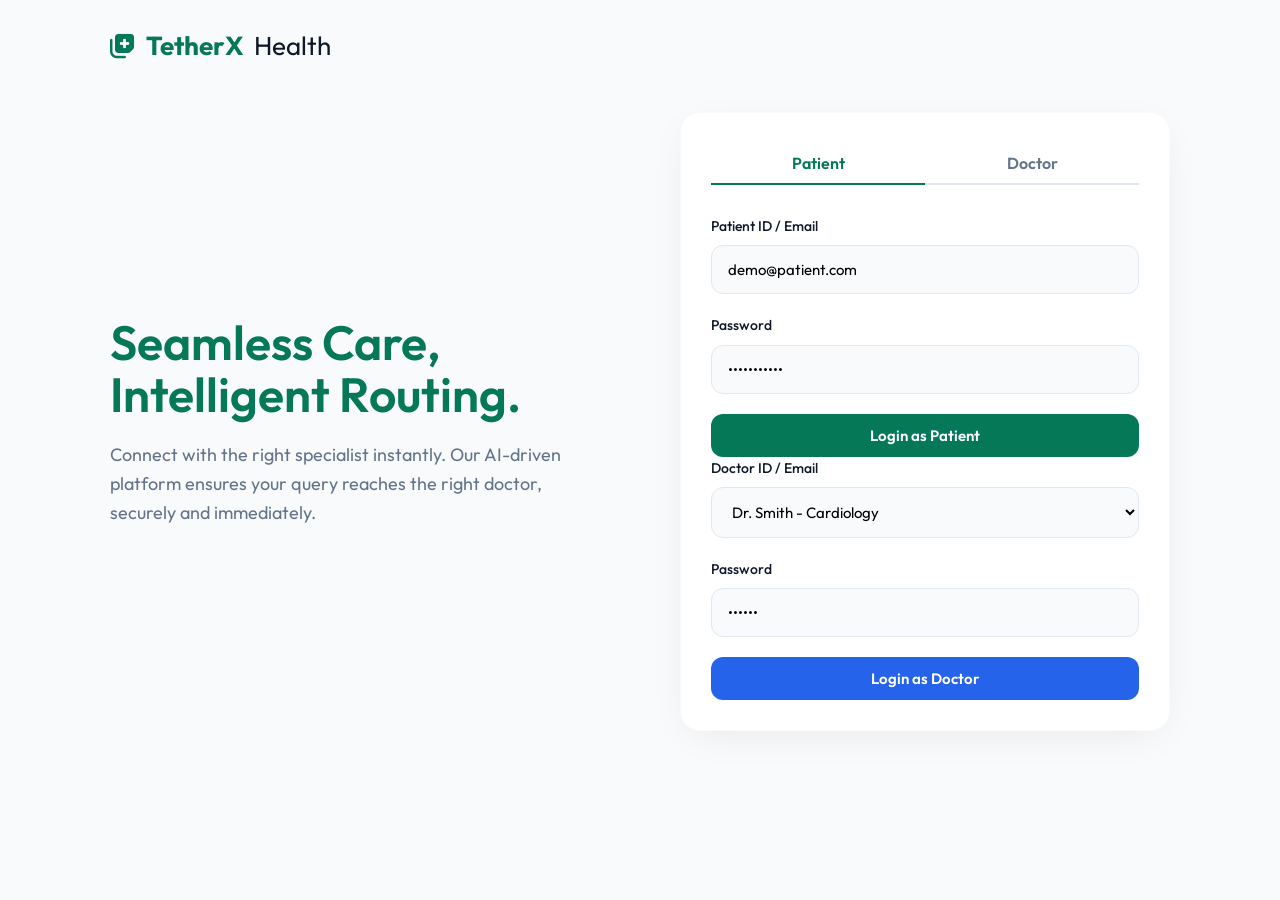
==== index.html @ b4b897a0 "Initial commit for VIT Hackathon: Smart Patient Routing System" ====
<!DOCTYPE html>
<html lang="en">

<head>
    <meta charset="UTF-8">
    <meta name="viewport" content="width=device-width, initial-scale=1.0">
    <title>TetherX - Modern Healthcare</title>
    <link rel="stylesheet" href="style.css">
    <link href="https://fonts.googleapis.com/css2?family=Outfit:wght@300;400;500;600;700&display=swap" rel="stylesheet">
    <link rel="stylesheet" href="https://cdnjs.cloudflare.com/ajax/libs/font-awesome/6.4.0/css/all.min.css">
</head>

<body>
    <!-- Global Loading Animation -->
    <div id="loading-screen" class="loading-overlay">
        <div class="spinner">
            <div class="double-bounce1"></div>
            <div class="double-bounce2"></div>
        </div>
        <h2>TetherX</h2>
        <p>Securing connection...</p>
    </div>

    <!-- Notification Toast -->
    <div id="toast" class="toast hidden"></div>

    <div class="app-container">
        <!-- Header -->
        <header class="fade-in">
            <div class="logo">
                <i class="fa-solid fa-notes-medical"></i> TetherX <span>Health</span>
            </div>
            <div id="user-controls" class="hidden slide-in-right">
                <span id="current-user-display" class="user-badge"></span>
                <button id="logout-btn" class="btn btn-text">Logout</button>
            </div>
        </header>

        <!-- Login View -->
        <main id="view-login" class="view active fade-in-up">
            <div class="login-wrapper">
                <div class="login-left">
                    <h1>Seamless Care,<br>Intelligent Routing.</h1>
                    <p>Connect with the right specialist instantly. Our AI-driven platform ensures your query reaches
                        the right doctor, securely and immediately.</p>
                </div>

                <div class="login-right">
                    <div class="login-card subtle-shadow">
                        <div class="login-tabs">
                            <button class="tab-btn active" data-tab="patient-login-form">Patient</button>
                            <button class="tab-btn" data-tab="doctor-login-form">Doctor</button>
                        </div>

                        <!-- Patient Login Form -->
                        <form id="patient-login-form" class="login-form active-form">
                            <div class="form-group">
                                <label>Patient ID / Email</label>
                                <input type="text" id="p-login-email" class="form-control" value="demo@patient.com"
                                    required>
                            </div>
                            <div class="form-group">
                                <label>Password</label>
                                <input type="password" id="p-login-pass" class="form-control" value="password123"
                                    required>
                            </div>
                            <button type="submit" class="btn btn-primary btn-full pulse-hover">Login as Patient</button>
                        </form>

                        <!-- Doctor Login Form -->
                        <form id="doctor-login-form" class="login-form hidden-form">
                            <div class="form-group">
                                <label>Doctor ID / Email</label>
                                <select id="d-login-email" class="form-control">
                                    <option value="dr_smith">Dr. Smith - Cardiology</option>
                                    <option value="dr_jones">Dr. Jones - General</option>
                                </select>
                            </div>
                            <div class="form-group">
                                <label>Password</label>
                                <input type="password" id="d-login-pass" class="form-control" value="doc123" required>
                            </div>
                            <button type="submit" class="btn btn-secondary btn-full pulse-hover">Login as
                                Doctor</button>
                        </form>
                    </div>
                </div>
            </div>
        </main>

        <!-- Patient View -->
        <main id="view-patient" class="view hidden">
            <div class="dashboard-grid">

                <!-- New Request Form -->
                <div class="panel subtle-shadow fade-in-up" style="animation-delay: 0.1s;">
                    <div class="panel-header">
                        <h3>Tell us how you're feeling</h3>
                    </div>
                    <form id="patient-request-form">
                        <div class="form-group">
                            <label>Primary Symptom or Query</label>
                            <input type="text" id="p-type" class="form-control"
                                placeholder="e.g. Chest pain, skin rash, follow-up..." required>
                        </div>
                        <div class="form-group">
                            <label>Severity Level</label>
                            <div class="radio-group">
                                <label class="radio-btn"><input type="radio" name="priority" value="Low" checked>
                                    Low</label>
                                <label class="radio-btn"><input type="radio" name="priority" value="Medium"> Med</label>
                                <label class="radio-btn"><input type="radio" name="priority" value="High"> High</label>
                                <label class="radio-btn emergency"><input type="radio" name="priority"
                                        value="Emergency"> ER</label>
                            </div>
                        </div>
                        <div class="form-group">
                            <label>Detailed Description</label>
                            <textarea id="p-desc" class="form-control" rows="4"
                                placeholder="Please provide more details..." required></textarea>
                        </div>

                        <!-- Media Upload Simulation -->
                        <div class="form-group mt-2">
                            <label>Attach Media (End-to-End Encrypted)</label>
                            <div class="upload-buttons">
                                <button type="button" class="btn btn-upload fade-bounce" data-type="image"><i
                                        class="fa-solid fa-image"></i> Photo</button>
                                <button type="button" class="btn btn-upload fade-bounce" data-type="audio"><i
                                        class="fa-solid fa-microphone"></i> Voice</button>
                                <button type="button" class="btn btn-upload fade-bounce" data-type="video"><i
                                        class="fa-solid fa-video"></i> Video</button>
                            </div>
                            <div id="attached-media" class="hidden mt-1">
                                <div class="attachment-pill">
                                    <i class="fa-solid fa-shield-check"></i> <span id="media-label">File</span> <i
                                        class="fa-solid fa-times remove-media"></i>
                                </div>
                            </div>
                        </div>

                        <!-- Encryption Overlay -->
                        <div id="encryption-overlay" class="encryption-status hidden">
                            <div class="lock-container"><i class="fa-solid fa-lock" id="lock-icon"></i></div>
                            <div class="enc-text">Encrypting payload via AES-256...</div>
                            <div class="progress-bar-container">
                                <div class="progress-bar"></div>
                            </div>
                        </div>

                        <button type="submit" class="btn btn-primary btn-full mt-2" id="submit-req-btn">
                            Submit Securely
                        </button>
                    </form>
                </div>

                <!-- Patient Request History -->
                <div class="panel subtle-shadow fade-in-up" style="animation-delay: 0.2s;">
                    <div class="panel-header flex-between">
                        <h3>My Healthcare Journey</h3>
                        <button id="refresh-patient-btn" class="btn btn-icon-small"><i
                                class="fa-solid fa-rotate-right"></i></button>
                    </div>
                    <div id="patient-queries-list" class="queries-list">
                        <!-- Populated by JS -->
                    </div>
                </div>

            </div>
        </main>

        <!-- Doctor View -->
        <main id="view-doctor" class="view hidden">
            <div class="dashboard-header subtle-shadow fade-in-up mb-2">
                <div class="doc-profile">
                    <div class="doc-avatar"><i class="fa-solid fa-user-doctor"></i></div>
                    <div>
                        <h2 id="doc-greeting">Welcome, Dr.</h2>
                        <span id="doc-specialty" class="badge-pill specialty-badge">Specialty</span>
                    </div>
                </div>
                <div class="stats-mini">
                    <div class="stat-box pulse-bg">
                        <span class="stat-num" id="doc-total-req">0</span>
                        <span class="stat-label">Action Required</span>
                    </div>
                </div>
            </div>

            <div class="panel subtle-shadow fade-in-up" style="animation-delay: 0.1s;">
                <div class="panel-header flex-between">
                    <h3>Patient Queue</h3>
                    <button id="refresh-doc-btn" class="btn btn-outline"><i class="fa-solid fa-arrows-rotate"></i> Sync
                        Data</button>
                </div>

                <div id="doctor-queue-list" class="queue-list grid-list">
                    <!-- Populated by JS -->
                </div>
            </div>
        </main>

    </div>

    <!-- Details Modal -->
    <div id="details-modal" class="modal hidden">
        <div class="modal-backdrop"></div>
        <div class="modal-content scale-in">
            <button class="close-modal"><i class="fa-solid fa-xmark"></i></button>
            <div class="modal-header">
                <span class="modal-id" id="modal-req-id">REQ-000</span>
                <span id="modal-status-badge"></span>
            </div>
            <h2 id="modal-title" class="mb-1">Query Details</h2>
            <div id="modal-body" class="modal-body-scroll"></div>
            <div id="modal-actions" class="modal-footer mt-2"></div>
        </div>
    </div>

    <!-- The actual Google Sheets saving logic and frontend DB -->
    <script src="app.js"></script>
</body>

</html>
---- style.css ----
/* Reset & Variables */
:root {
    --primary: #047857;
    /* Emerald green - Healthcare vibe */
    --primary-hover: #059669;
    --primary-light: #d1fae5;
    --secondary: #2563eb;
    /* Deep Blue */
    --secondary-hover: #1d4ed8;
    --danger: #e11d48;
    --danger-light: #ffe4e6;
    --bg-color: #f8fafc;
    /* Very light gray/blue off-white */
    --surface: #ffffff;
    --text-dark: #0f172a;
    --text-muted: #64748b;
    --border: #e2e8f0;
    --shadow-soft: 0 10px 40px -10px rgba(0, 0, 0, 0.08);
    --shadow-hover: 0 20px 40px -10px rgba(0, 0, 0, 0.12);
}

* {
    box-sizing: border-box;
    margin: 0;
    padding: 0;
    font-family: 'Outfit', sans-serif;
}

body {
    background-color: var(--bg-color);
    color: var(--text-dark);
    line-height: 1.6;
    overflow-x: hidden;
}

.app-container {
    max-width: 1100px;
    margin: 0 auto;
    padding: 0 20px 40px;
}

/* Typography & Utils */
h1,
h2,
h3 {
    color: var(--text-dark);
    font-weight: 600;
}

.hidden {
    display: none !important;
}

.mt-1 {
    margin-top: 10px;
}

.mt-2 {
    margin-top: 20px;
}

.mb-1 {
    margin-bottom: 10px;
}

.mb-2 {
    margin-bottom: 20px;
}

.flex-between {
    display: flex;
    justify-content: space-between;
    align-items: center;
}

/* Loading Screen Animation */
.loading-overlay {
    position: fixed;
    top: 0;
    left: 0;
    width: 100%;
    height: 100%;
    background: var(--surface);
    z-index: 9999;
    display: flex;
    flex-direction: column;
    justify-content: center;
    align-items: center;
    transition: opacity 0.5s ease;
}

.spinner {
    width: 50px;
    height: 50px;
    position: relative;
    margin-bottom: 20px;
}

.double-bounce1,
.double-bounce2 {
    width: 100%;
    height: 100%;
    border-radius: 50%;
    background-color: var(--primary);
    opacity: 0.6;
    position: absolute;
    top: 0;
    left: 0;
    animation: sk-bounce 2.0s infinite ease-in-out;
}

.double-bounce2 {
    animation-delay: -1.0s;
}

@keyframes sk-bounce {

    0%,
    100% {
        transform: scale(0.0)
    }

    50% {
        transform: scale(1.0)
    }
}

/* Toast */
.toast {
    position: fixed;
    bottom: 30px;
    left: 50%;
    transform: translateX(-50%) translateY(100px);
    background: #1e293b;
    color: white;
    padding: 12px 24px;
    border-radius: 30px;
    font-weight: 500;
    font-size: 14px;
    z-index: 1000;
    box-shadow: 0 4px 12px rgba(0, 0, 0, 0.15);
    transition: transform 0.3s cubic-bezier(0.175, 0.885, 0.32, 1.275);
}

.toast.show {
    transform: translateX(-50%) translateY(0);
}

/* Header */
header {
    display: flex;
    justify-content: space-between;
    align-items: center;
    padding: 25px 0 40px 0;
}

.logo {
    font-size: 26px;
    font-weight: 700;
    color: var(--primary);
    display: flex;
    align-items: center;
    gap: 10px;
}

.logo span {
    color: var(--text-dark);
    font-weight: 400;
}

.user-badge {
    background: #f1f5f9;
    padding: 8px 16px;
    border-radius: 20px;
    font-size: 14px;
    font-weight: 500;
    display: inline-flex;
    align-items: center;
    gap: 8px;
}

/* Login Page (Splitscreen look) */
.login-wrapper {
    display: flex;
    gap: 40px;
    align-items: center;
    min-height: 70vh;
}

.login-left {
    flex: 1;
    padding-right: 40px;
}

.login-left h1 {
    font-size: 48px;
    line-height: 1.1;
    margin-bottom: 20px;
    color: var(--primary);
}

.login-left p {
    font-size: 18px;
    color: var(--text-muted);
}

.login-right {
    flex: 1;
}

@media(max-width: 768px) {
    .login-wrapper {
        flex-direction: column;
    }

    .login-left {
        padding-right: 0;
        text-align: center;
    }
}

.login-card {
    background: var(--surface);
    border-radius: 24px;
    padding: 40px;
}

.login-tabs {
    display: flex;
    margin-bottom: 30px;
    border-bottom: 2px solid var(--border);
}

.tab-btn {
    flex: 1;
    background: none;
    border: none;
    padding: 10px;
    font-size: 16px;
    font-weight: 600;
    color: var(--text-muted);
    cursor: pointer;
    border-bottom: 2px solid transparent;
    margin-bottom: -2px;
    transition: 0.2s;
}

.tab-btn.active {
    color: var(--primary);
    border-bottom-color: var(--primary);
}

/* Panels */
.subtle-shadow {
    background: var(--surface);
    border-radius: 20px;
    padding: 30px;
    box-shadow: var(--shadow-soft);
    border: 1px solid rgba(0, 0, 0, 0.02);
}

.panel-header {
    margin-bottom: 25px;
}

.dashboard-grid {
    display: grid;
    grid-template-columns: 1fr 1fr;
    gap: 30px;
}

@media (max-width: 850px) {
    .dashboard-grid {
        grid-template-columns: 1fr;
    }
}

.dashboard-header {
    display: flex;
    justify-content: space-between;
    align-items: center;
}

.doc-profile {
    display: flex;
    align-items: center;
    gap: 15px;
}

.doc-avatar {
    width: 60px;
    height: 60px;
    border-radius: 16px;
    background: var(--primary-light);
    color: var(--primary);
    display: flex;
    justify-content: center;
    align-items: center;
    font-size: 24px;
}

.stats-mini .stat-box {
    background: var(--primary-light);
    color: var(--primary);
    padding: 15px 25px;
    border-radius: 16px;
    text-align: center;
}

.stat-num {
    display: block;
    font-size: 28px;
    font-weight: 700;
    line-height: 1;
    margin-bottom: 5px;
}

.stat-label {
    font-size: 12px;
    font-weight: 600;
    text-transform: uppercase;
    letter-spacing: 1px;
}

/* Forms & Buttons */
.form-group {
    margin-bottom: 20px;
    text-align: left;
}

.form-group label {
    display: block;
    margin-bottom: 8px;
    font-weight: 500;
    font-size: 14px;
    color: var(--text-dark);
}

.form-control {
    width: 100%;
    padding: 14px 16px;
    border: 1px solid var(--border);
    border-radius: 12px;
    background: #f8fafc;
    font-size: 15px;
    transition: all 0.2s ease;
}

.form-control:focus {
    outline: none;
    border-color: var(--primary);
    background: #fff;
    box-shadow: 0 0 0 4px var(--primary-light);
}

.radio-group {
    display: flex;
    gap: 10px;
}

.radio-btn {
    flex: 1;
    padding: 10px;
    text-align: center;
    border: 1px solid var(--border);
    border-radius: 10px;
    cursor: pointer;
    transition: 0.2s;
    font-size: 14px;
    font-weight: 500;
    background: #fff;
}

.radio-btn:hover {
    border-color: var(--primary);
}

.radio-btn input {
    display: none;
}

.radio-btn:has(input:checked) {
    background: var(--primary);
    color: white;
    border-color: var(--primary);
}

.radio-btn.emergency:has(input:checked) {
    background: var(--danger);
    border-color: var(--danger);
}

.btn {
    padding: 12px 24px;
    border-radius: 12px;
    border: none;
    font-weight: 600;
    cursor: pointer;
    transition: all 0.2s cubic-bezier(0.4, 0, 0.2, 1);
    display: inline-flex;
    align-items: center;
    gap: 8px;
    font-size: 15px;
    justify-content: center;
}

.btn-primary {
    background: var(--primary);
    color: white;
}

.btn-primary:hover {
    background: var(--primary-hover);
    transform: translateY(-2px);
    box-shadow: 0 4px 12px rgba(4, 120, 87, 0.2);
}

.btn-secondary {
    background: var(--secondary);
    color: white;
}

.btn-outline {
    background: transparent;
    border: 1px solid var(--border);
    color: var(--text-dark);
}

.btn-outline:hover {
    border-color: var(--primary);
    color: var(--primary);
    background: var(--primary-light);
}

.btn-text {
    background: transparent;
    color: var(--text-muted);
}

.btn-text:hover {
    color: var(--danger);
    background: var(--danger-light);
}

.btn-full {
    width: 100%;
}

.btn-upload {
    background: #f1f5f9;
    color: var(--text-dark);
    border: 1px dashed #cbd5e1;
    flex: 1;
}

.btn-upload:hover {
    border-color: var(--primary);
    color: var(--primary);
    background: var(--primary-light);
}

.btn-icon-small {
    width: 36px;
    height: 36px;
    border-radius: 50%;
    background: #f1f5f9;
    display: flex;
    justify-content: center;
    align-items: center;
    color: var(--text-muted);
    cursor: pointer;
    border: none;
    transition: 0.2s;
}

.btn-icon-small:hover {
    background: var(--primary-light);
    color: var(--primary);
    transform: rotate(180deg);
}

.upload-buttons {
    display: flex;
    gap: 10px;
}

/* Badges & Media */
.badge-pill {
    display: inline-flex;
    align-items: center;
    gap: 6px;
    padding: 6px 14px;
    border-radius: 20px;
    font-size: 13px;
    font-weight: 600;
}

.specialty-badge {
    background: var(--primary-light);
    color: var(--primary);
}

.status-Created {
    background: #e2e8f0;
    color: #475569;
}

.status-Assigned {
    background: #fef3c7;
    color: #b45309;
}

.status-InProgress {
    background: #dbeafe;
    color: #1d4ed8;
}

.status-Completed {
    background: #dcfce7;
    color: #15803d;
}

.status-Escalated {
    background: var(--danger-light);
    color: var(--danger);
    animation: pulse-danger 2s infinite;
}

.attachment-pill {
    display: inline-flex;
    align-items: center;
    gap: 8px;
    background: #f0fdf4;
    border: 1px solid #bbf7d0;
    color: #166534;
    padding: 8px 16px;
    border-radius: 8px;
    font-size: 14px;
    font-weight: 500;
}

.remove-media {
    cursor: pointer;
    color: var(--danger);
    margin-left: 10px;
}

/* Lists & Cards (Zocdoc style) */
.queries-list {
    display: flex;
    flex-direction: column;
    gap: 16px;
    max-height: 500px;
    overflow-y: auto;
    padding-right: 5px;
}

.queries-list::-webkit-scrollbar {
    width: 6px;
}

.queries-list::-webkit-scrollbar-thumb {
    background: #cbd5e1;
    border-radius: 3px;
}

.grid-list {
    display: grid;
    grid-template-columns: repeat(auto-fill, minmax(320px, 1fr));
    gap: 20px;
}

.req-card {
    background: #fff;
    border: 1px solid var(--border);
    border-radius: 16px;
    padding: 20px;
    cursor: pointer;
    transition: all 0.2s;
    position: relative;
    overflow: hidden;
}

.req-card::before {
    content: "";
    position: absolute;
    left: 0;
    top: 0;
    bottom: 0;
    width: 4px;
    background: var(--border);
    transition: 0.2s;
}

.req-card:hover {
    transform: translateY(-3px);
    box-shadow: var(--shadow-hover);
    border-color: transparent;
}

.req-card:hover::before {
    background: var(--primary);
}

.req-card.escalated::before {
    background: var(--danger);
}

.req-header {
    display: flex;
    justify-content: space-between;
    margin-bottom: 12px;
    align-items: flex-start;
}

.req-title {
    font-weight: 600;
    font-size: 16px;
    color: var(--text-dark);
    margin-bottom: 4px;
}

.req-id {
    font-size: 12px;
    color: var(--text-muted);
}

.req-meta {
    display: flex;
    gap: 15px;
    font-size: 13px;
    color: var(--text-muted);
    margin-bottom: 12px;
    font-weight: 500;
}

.req-meta i {
    color: var(--primary);
}

.req-desc-preview {
    font-size: 14px;
    color: #475569;
    display: -webkit-box;
    -webkit-line-clamp: 2;
    -webkit-box-orient: vertical;
    overflow: hidden;
    margin-bottom: 15px;
}

/* Encryption Overlay */
.encryption-status {
    background: #1e293b;
    color: white;
    padding: 20px;
    border-radius: 12px;
    margin-top: 15px;
    text-align: center;
    position: relative;
    overflow: hidden;
}

.lock-container {
    font-size: 32px;
    color: var(--primary-light);
    margin-bottom: 10px;
}

.progress-bar-container {
    width: 100%;
    height: 6px;
    background: #334155;
    border-radius: 3px;
    margin-top: 15px;
    overflow: hidden;
}

.progress-bar {
    height: 100%;
    background: var(--primary);
    width: 0%;
    transition: width 0.1s linear;
}

/* Modal */
.modal {
    position: fixed;
    top: 0;
    left: 0;
    width: 100%;
    height: 100%;
    z-index: 1000;
    display: flex;
    justify-content: center;
    align-items: center;
}

.modal-backdrop {
    position: absolute;
    width: 100%;
    height: 100%;
    background: rgba(15, 23, 42, 0.4);
    backdrop-filter: blur(4px);
}

.modal-content {
    position: relative;
    width: 90%;
    max-width: 600px;
    background: var(--surface);
    border-radius: 24px;
    padding: 30px;
    box-shadow: 0 25px 50px -12px rgba(0, 0, 0, 0.25);
    z-index: 1001;
    display: flex;
    flex-direction: column;
    max-height: 90vh;
}

.modal-body-scroll {
    overflow-y: auto;
    padding-right: 10px;
    margin-right: -10px;
}

.close-modal {
    position: absolute;
    top: 25px;
    right: 25px;
    background: #f1f5f9;
    border: none;
    width: 32px;
    height: 32px;
    border-radius: 50%;
    font-size: 16px;
    cursor: pointer;
    color: var(--text-muted);
    transition: 0.2s;
}

.close-modal:hover {
    background: #e2e8f0;
    color: var(--text-dark);
}

.modal-header {
    display: flex;
    justify-content: space-between;
    align-items: center;
    margin-bottom: 15px;
    padding-right: 40px;
}

.modal-id {
    font-family: monospace;
    color: var(--text-muted);
    background: #f1f5f9;
    padding: 4px 10px;
    border-radius: 6px;
}

.info-block {
    background: #f8fafc;
    padding: 15px;
    border-radius: 12px;
    border: 1px solid var(--border);
    margin-bottom: 15px;
}

.timeline {
    margin-top: 25px;
    position: relative;
}

.timeline::before {
    content: "";
    position: absolute;
    left: 11px;
    top: 10px;
    bottom: 10px;
    width: 2px;
    background: #e2e8f0;
}

.timeline-item {
    position: relative;
    padding-left: 40px;
    margin-bottom: 20px;
}

.timeline-item::before {
    content: "";
    position: absolute;
    left: 6px;
    top: 4px;
    width: 12px;
    height: 12px;
    border-radius: 50%;
    background: var(--primary);
    outline: 4px solid var(--surface);
}

.ti-time {
    font-size: 12px;
    color: var(--text-muted);
    font-weight: 500;
    margin-bottom: 2px;
}

.ti-action {
    font-weight: 600;
    font-size: 15px;
    color: var(--text-dark);
}

.ti-note {
    font-size: 14px;
    color: #475569;
    margin-top: 4px;
}

/* Animations - UI feel */
@keyframes fadeInUp {
    from {
        opacity: 0;
        transform: translateY(20px);
    }

    to {
        opacity: 1;
        transform: translateY(0);
    }
}

.fade-in-up {
    animation: fadeInUp 0.6s cubic-bezier(0.16, 1, 0.3, 1) forwards;
    opacity: 0;
}

@keyframes fadeIn {
    from {
        opacity: 0;
    }

    to {
        opacity: 1;
    }
}

.fade-in {
    animation: fadeIn 0.8s ease forwards;
    opacity: 0;
}

@keyframes slideInRight {
    from {
        opacity: 0;
        transform: translateX(20px);
    }

    to {
        opacity: 1;
        transform: translateX(0);
    }
}

.slide-in-right {
    animation: slideInRight 0.5s ease forwards;
    opacity: 0;
}

@keyframes scaleIn {
    from {
        opacity: 0;
        transform: scale(0.95);
    }

    to {
        opacity: 1;
        transform: scale(1);
    }
}

.scale-in {
    animation: scaleIn 0.3s cubic-bezier(0.34, 1.56, 0.64, 1);
}

@keyframes pulse-danger {
    0% {
        box-shadow: 0 0 0 0 rgba(225, 29, 72, 0.4);
    }

    70% {
        box-shadow: 0 0 0 8px rgba(225, 29, 72, 0);
    }

    100% {
        box-shadow: 0 0 0 0 rgba(225, 29, 72, 0);
    }
}

/* Hack: Simulate routing loading */
.route-loading {
    opacity: 0.5;
    pointer-events: none;
    transform: scale(0.98);
    transition: 0.3s;
}
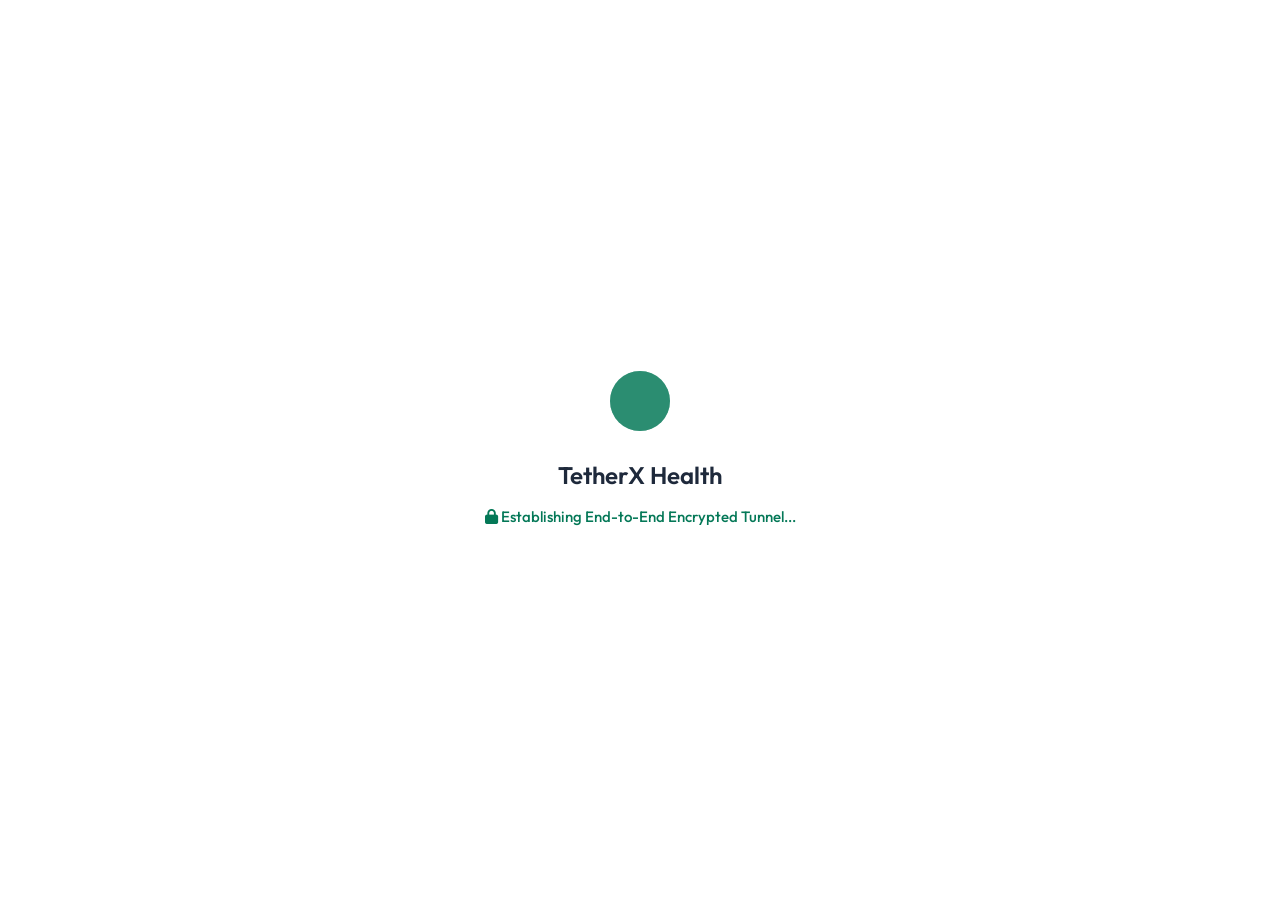
==== commit 6c4a53d3: "feat: add OP booking, secure messaging, and new clinical UI" ====
--- a/index.html
+++ b/index.html
@@ -4,7 +4,7 @@
 <head>
     <meta charset="UTF-8">
     <meta name="viewport" content="width=device-width, initial-scale=1.0">
-    <title>TetherX - Modern Healthcare</title>
+    <title>TetherX Health - Secure Patient Portal</title>
     <link rel="stylesheet" href="style.css">
     <link href="https://fonts.googleapis.com/css2?family=Outfit:wght@300;400;500;600;700&display=swap" rel="stylesheet">
     <link rel="stylesheet" href="https://cdnjs.cloudflare.com/ajax/libs/font-awesome/6.4.0/css/all.min.css">
@@ -17,8 +17,8 @@
             <div class="double-bounce1"></div>
             <div class="double-bounce2"></div>
         </div>
-        <h2>TetherX</h2>
-        <p>Securing connection...</p>
+        <h2>TetherX <span>Health</span></h2>
+        <p class="secure-text"><i class="fa-solid fa-lock"></i> Establishing End-to-End Encrypted Tunnel...</p>
     </div>
 
     <!-- Notification Toast -->
@@ -30,7 +30,8 @@
             <div class="logo">
                 <i class="fa-solid fa-notes-medical"></i> TetherX <span>Health</span>
             </div>
-            <div id="user-controls" class="hidden slide-in-right">
+            <div id="user-controls" class="hidden slide-in-right flex-center">
+                <div class="trust-badge mr-2"><i class="fa-solid fa-shield-halved"></i> HIPAA Compliant</div>
                 <span id="current-user-display" class="user-badge"></span>
                 <button id="logout-btn" class="btn btn-text">Logout</button>
             </div>
@@ -41,15 +42,20 @@
             <div class="login-wrapper">
                 <div class="login-left">
                     <h1>Seamless Care,<br>Intelligent Routing.</h1>
-                    <p>Connect with the right specialist instantly. Our AI-driven platform ensures your query reaches
-                        the right doctor, securely and immediately.</p>
+                    <p>Connect with the right specialist instantly. Our AI-driven platform ensures your health data
+                        reaches the right doctor, securely and immediately.</p>
+                    <div class="trust-indicators mt-2">
+                        <span><i class="fa-solid fa-lock"></i> 256-bit Encryption</span>
+                        <span><i class="fa-solid fa-user-doctor"></i> Verified Specialists</span>
+                        <span><i class="fa-solid fa-bolt"></i> Instant Routing</span>
+                    </div>
                 </div>
 
                 <div class="login-right">
                     <div class="login-card subtle-shadow">
                         <div class="login-tabs">
-                            <button class="tab-btn active" data-tab="patient-login-form">Patient</button>
-                            <button class="tab-btn" data-tab="doctor-login-form">Doctor</button>
+                            <button class="tab-btn active" data-tab="patient-login-form">Patient Portal</button>
+                            <button class="tab-btn" data-tab="doctor-login-form">Doctor Portal</button>
                         </div>
 
                         <!-- Patient Login Form -->
@@ -64,24 +70,28 @@
                                 <input type="password" id="p-login-pass" class="form-control" value="password123"
                                     required>
                             </div>
-                            <button type="submit" class="btn btn-primary btn-full pulse-hover">Login as Patient</button>
+                            <button type="submit" class="btn btn-primary btn-full pulse-hover mt-1"><i
+                                    class="fa-solid fa-arrow-right-to-bracket"></i> Login Securely</button>
                         </form>
 
                         <!-- Doctor Login Form -->
                         <form id="doctor-login-form" class="login-form hidden-form">
                             <div class="form-group">
-                                <label>Doctor ID / Email</label>
+                                <label>Provider ID</label>
                                 <select id="d-login-email" class="form-control">
                                     <option value="dr_smith">Dr. Smith - Cardiology</option>
-                                    <option value="dr_jones">Dr. Jones - General</option>
+                                    <option value="dr_jones">Dr. Jones - General Medicine</option>
+                                    <option value="dr_chen">Dr. Chen - Orthopedics</option>
+                                    <option value="dr_patel">Dr. Patel - Dermatology</option>
+                                    <option value="dr_williams">Dr. Williams - Pediatrics</option>
                                 </select>
                             </div>
                             <div class="form-group">
-                                <label>Password</label>
+                                <label>Secure PIN</label>
                                 <input type="password" id="d-login-pass" class="form-control" value="doc123" required>
                             </div>
-                            <button type="submit" class="btn btn-secondary btn-full pulse-hover">Login as
-                                Doctor</button>
+                            <button type="submit" class="btn btn-secondary btn-full pulse-hover mt-1"><i
+                                    class="fa-solid fa-user-doctor"></i> Access Provider Dashboard</button>
                         </form>
                     </div>
                 </div>
@@ -93,36 +103,40 @@
             <div class="dashboard-grid">
 
                 <!-- New Request Form -->
-                <div class="panel subtle-shadow fade-in-up" style="animation-delay: 0.1s;">
+                <div class="panel subtle-shadow fade-in-up flex-col" style="animation-delay: 0.1s;">
                     <div class="panel-header">
-                        <h3>Tell us how you're feeling</h3>
-                    </div>
-                    <form id="patient-request-form">
+                        <h3><i class="fa-solid fa-stethoscope text-primary"></i> Describe Your Symptoms</h3>
+                        <p class="text-sm text-muted">Your information is encrypted and routed to the best available
+                            specialist.</p>
+                    </div>
+                    <form id="patient-request-form" class="flex-grow flex-col">
                         <div class="form-group">
-                            <label>Primary Symptom or Query</label>
+                            <label>Primary Symptom</label>
                             <input type="text" id="p-type" class="form-control"
-                                placeholder="e.g. Chest pain, skin rash, follow-up..." required>
+                                placeholder="e.g. Sharp chest pain, severe skin rash..." required>
                         </div>
                         <div class="form-group">
                             <label>Severity Level</label>
                             <div class="radio-group">
                                 <label class="radio-btn"><input type="radio" name="priority" value="Low" checked>
-                                    Low</label>
-                                <label class="radio-btn"><input type="radio" name="priority" value="Medium"> Med</label>
+                                    Mild</label>
+                                <label class="radio-btn"><input type="radio" name="priority" value="Medium">
+                                    Moderate</label>
                                 <label class="radio-btn"><input type="radio" name="priority" value="High"> High</label>
                                 <label class="radio-btn emergency"><input type="radio" name="priority"
                                         value="Emergency"> ER</label>
                             </div>
                         </div>
-                        <div class="form-group">
+                        <div class="form-group flex-grow">
                             <label>Detailed Description</label>
-                            <textarea id="p-desc" class="form-control" rows="4"
-                                placeholder="Please provide more details..." required></textarea>
+                            <textarea id="p-desc" class="form-control h-full" rows="4"
+                                placeholder="How long have you felt this way? Any other details?" required></textarea>
                         </div>
 
                         <!-- Media Upload Simulation -->
-                        <div class="form-group mt-2">
-                            <label>Attach Media (End-to-End Encrypted)</label>
+                        <div class="form-group mb-0">
+                            <label>Secure Attachments <span class="badge-lock"><i class="fa-solid fa-lock"></i>
+                                    E2EE</span></label>
                             <div class="upload-buttons">
                                 <button type="button" class="btn btn-upload fade-bounce" data-type="image"><i
                                         class="fa-solid fa-image"></i> Photo</button>
@@ -142,26 +156,28 @@
                         <!-- Encryption Overlay -->
                         <div id="encryption-overlay" class="encryption-status hidden">
                             <div class="lock-container"><i class="fa-solid fa-lock" id="lock-icon"></i></div>
-                            <div class="enc-text">Encrypting payload via AES-256...</div>
+                            <div class="enc-text">Securing payload via AES-256...</div>
                             <div class="progress-bar-container">
                                 <div class="progress-bar"></div>
                             </div>
                         </div>
 
                         <button type="submit" class="btn btn-primary btn-full mt-2" id="submit-req-btn">
-                            Submit Securely
+                            <i class="fa-solid fa-paper-plane"></i> Submit Securely
                         </button>
                     </form>
                 </div>
 
                 <!-- Patient Request History -->
-                <div class="panel subtle-shadow fade-in-up" style="animation-delay: 0.2s;">
+                <div class="panel subtle-shadow fade-in-up flex-col" style="animation-delay: 0.2s;">
                     <div class="panel-header flex-between">
-                        <h3>My Healthcare Journey</h3>
+                        <div>
+                            <h3><i class="fa-solid fa-clipboard-list text-primary"></i> My Active Queries</h3>
+                        </div>
                         <button id="refresh-patient-btn" class="btn btn-icon-small"><i
                                 class="fa-solid fa-rotate-right"></i></button>
                     </div>
-                    <div id="patient-queries-list" class="queries-list">
+                    <div id="patient-queries-list" class="queries-list flex-grow">
                         <!-- Populated by JS -->
                     </div>
                 </div>
@@ -182,14 +198,14 @@
                 <div class="stats-mini">
                     <div class="stat-box pulse-bg">
                         <span class="stat-num" id="doc-total-req">0</span>
-                        <span class="stat-label">Action Required</span>
+                        <span class="stat-label">Pending Reviews</span>
                     </div>
                 </div>
             </div>
 
             <div class="panel subtle-shadow fade-in-up" style="animation-delay: 0.1s;">
-                <div class="panel-header flex-between">
-                    <h3>Patient Queue</h3>
+                <div class="panel-header flex-between mb-2">
+                    <h3><i class="fa-solid fa-inbox text-primary"></i> Secure Patient Queue</h3>
                     <button id="refresh-doc-btn" class="btn btn-outline"><i class="fa-solid fa-arrows-rotate"></i> Sync
                         Data</button>
                 </div>
@@ -213,6 +229,12 @@
             </div>
             <h2 id="modal-title" class="mb-1">Query Details</h2>
             <div id="modal-body" class="modal-body-scroll"></div>
+
+            <!-- Message / OP Booking Section -->
+            <div id="interaction-zone" class="interaction-zone mt-2 hidden">
+                <!-- Dynamically populated based on user type and status -->
+            </div>
+
             <div id="modal-actions" class="modal-footer mt-2"></div>
         </div>
     </div>
--- a/style.css
+++ b/style.css
@@ -1,22 +1,27 @@
 /* Reset & Variables */
 :root {
+    /* Calming, clinical color palette */
     --primary: #047857;
-    /* Emerald green - Healthcare vibe */
+    /* Emerald green - Trust, Health */
     --primary-hover: #059669;
     --primary-light: #d1fae5;
     --secondary: #2563eb;
-    /* Deep Blue */
+    /* Deep Blue - Professionalism */
     --secondary-hover: #1d4ed8;
-    --danger: #e11d48;
-    --danger-light: #ffe4e6;
+    --danger: #ef4444;
+    /* Softer red */
+    --danger-light: #fee2e2;
+    --warning: #f59e0b;
+    --warning-light: #fef3c7;
     --bg-color: #f8fafc;
     /* Very light gray/blue off-white */
     --surface: #ffffff;
-    --text-dark: #0f172a;
+    --text-dark: #1e293b;
     --text-muted: #64748b;
     --border: #e2e8f0;
-    --shadow-soft: 0 10px 40px -10px rgba(0, 0, 0, 0.08);
-    --shadow-hover: 0 20px 40px -10px rgba(0, 0, 0, 0.12);
+    --shadow-soft: 0 4px 20px -5px rgba(0, 0, 0, 0.05);
+    /* Softer shadow */
+    --shadow-hover: 0 10px 25px -5px rgba(0, 0, 0, 0.1);
 }
 
 * {
@@ -34,7 +39,7 @@
 }
 
 .app-container {
-    max-width: 1100px;
+    max-width: 1200px;
     margin: 0 auto;
     padding: 0 20px 40px;
 }
@@ -59,6 +64,10 @@
     margin-top: 20px;
 }
 
+.mb-0 {
+    margin-bottom: 0px !important;
+}
+
 .mb-1 {
     margin-bottom: 10px;
 }
@@ -67,13 +76,48 @@
     margin-bottom: 20px;
 }
 
+.mr-2 {
+    margin-right: 20px;
+}
+
 .flex-between {
     display: flex;
     justify-content: space-between;
     align-items: center;
 }
 
-/* Loading Screen Animation */
+.flex-center {
+    display: flex;
+    align-items: center;
+}
+
+.flex-col {
+    display: flex;
+    flex-direction: column;
+}
+
+.flex-grow {
+    flex-grow: 1;
+}
+
+.h-full {
+    height: 100%;
+    min-height: 120px;
+}
+
+.text-primary {
+    color: var(--primary);
+}
+
+.text-sm {
+    font-size: 14px;
+}
+
+.text-muted {
+    color: var(--text-muted);
+}
+
+/* Loading Animation */
 .loading-overlay {
     position: fixed;
     top: 0;
@@ -90,10 +134,10 @@
 }
 
 .spinner {
-    width: 50px;
-    height: 50px;
+    width: 60px;
+    height: 60px;
     position: relative;
-    margin-bottom: 20px;
+    margin-bottom: 25px;
 }
 
 .double-bounce1,
@@ -125,6 +169,13 @@
     }
 }
 
+.secure-text {
+    color: var(--primary);
+    font-weight: 500;
+    margin-top: 10px;
+    font-size: 15px;
+}
+
 /* Toast */
 .toast {
     position: fixed;
@@ -133,13 +184,16 @@
     transform: translateX(-50%) translateY(100px);
     background: #1e293b;
     color: white;
-    padding: 12px 24px;
+    padding: 14px 28px;
     border-radius: 30px;
     font-weight: 500;
-    font-size: 14px;
+    font-size: 15px;
     z-index: 1000;
-    box-shadow: 0 4px 12px rgba(0, 0, 0, 0.15);
-    transition: transform 0.3s cubic-bezier(0.175, 0.885, 0.32, 1.275);
+    box-shadow: 0 10px 25px rgba(0, 0, 0, 0.2);
+    transition: transform 0.4s cubic-bezier(0.175, 0.885, 0.32, 1.275);
+    display: flex;
+    gap: 10px;
+    align-items: center;
 }
 
 .toast.show {
@@ -151,16 +205,17 @@
     display: flex;
     justify-content: space-between;
     align-items: center;
-    padding: 25px 0 40px 0;
+    padding: 30px 0 40px 0;
 }
 
 .logo {
-    font-size: 26px;
+    font-size: 28px;
     font-weight: 700;
     color: var(--primary);
     display: flex;
     align-items: center;
-    gap: 10px;
+    gap: 12px;
+    letter-spacing: -0.5px;
 }
 
 .logo span {
@@ -169,53 +224,90 @@
 }
 
 .user-badge {
-    background: #f1f5f9;
-    padding: 8px 16px;
+    background: var(--surface);
+    border: 1px solid var(--border);
+    padding: 8px 18px;
     border-radius: 20px;
     font-size: 14px;
     font-weight: 500;
     display: inline-flex;
     align-items: center;
     gap: 8px;
-}
-
-/* Login Page (Splitscreen look) */
+    box-shadow: var(--shadow-soft);
+}
+
+.trust-badge {
+    font-size: 13px;
+    font-weight: 600;
+    color: var(--primary);
+    border: 1px solid var(--primary-light);
+    background: #f0fdf4;
+    padding: 6px 12px;
+    border-radius: 20px;
+}
+
+/* Login */
 .login-wrapper {
     display: flex;
-    gap: 40px;
-    align-items: center;
-    min-height: 70vh;
+    gap: 60px;
+    align-items: center;
+    min-height: 65vh;
 }
 
 .login-left {
-    flex: 1;
-    padding-right: 40px;
+    flex: 1.2;
+    padding-right: 20px;
 }
 
 .login-left h1 {
-    font-size: 48px;
+    font-size: 3.5rem;
     line-height: 1.1;
-    margin-bottom: 20px;
-    color: var(--primary);
+    margin-bottom: 24px;
+    color: var(--primary);
+    letter-spacing: -1px;
 }
 
 .login-left p {
-    font-size: 18px;
+    font-size: 1.1rem;
     color: var(--text-muted);
+    line-height: 1.7;
+}
+
+.trust-indicators {
+    display: flex;
+    gap: 20px;
+    color: var(--text-muted);
+    font-size: 14px;
+    font-weight: 500;
+}
+
+.trust-indicators span i {
+    color: var(--primary);
+    margin-right: 5px;
 }
 
 .login-right {
-    flex: 1;
-}
-
-@media(max-width: 768px) {
+    flex: 0.8;
+    min-width: 400px;
+}
+
+@media(max-width: 900px) {
     .login-wrapper {
         flex-direction: column;
     }
 
     .login-left {
-        padding-right: 0;
         text-align: center;
+    }
+
+    .trust-indicators {
+        justify-content: center;
+        flex-wrap: wrap;
+    }
+
+    .login-right {
+        width: 100%;
+        min-width: auto;
     }
 }
 
@@ -235,12 +327,12 @@
     flex: 1;
     background: none;
     border: none;
-    padding: 10px;
+    padding: 12px;
     font-size: 16px;
     font-weight: 600;
     color: var(--text-muted);
     cursor: pointer;
-    border-bottom: 2px solid transparent;
+    border-bottom: 3px solid transparent;
     margin-bottom: -2px;
     transition: 0.2s;
 }
@@ -253,20 +345,21 @@
 /* Panels */
 .subtle-shadow {
     background: var(--surface);
-    border-radius: 20px;
-    padding: 30px;
+    border-radius: 24px;
+    padding: 35px;
     box-shadow: var(--shadow-soft);
-    border: 1px solid rgba(0, 0, 0, 0.02);
+    border: 1px solid rgba(226, 232, 240, 0.8);
 }
 
 .panel-header {
-    margin-bottom: 25px;
+    margin-bottom: 20px;
 }
 
 .dashboard-grid {
     display: grid;
     grid-template-columns: 1fr 1fr;
     gap: 30px;
+    align-items: stretch;
 }
 
 @media (max-width: 850px) {
@@ -284,32 +377,33 @@
 .doc-profile {
     display: flex;
     align-items: center;
-    gap: 15px;
+    gap: 20px;
 }
 
 .doc-avatar {
-    width: 60px;
-    height: 60px;
-    border-radius: 16px;
+    width: 64px;
+    height: 64px;
+    border-radius: 20px;
     background: var(--primary-light);
     color: var(--primary);
     display: flex;
     justify-content: center;
     align-items: center;
-    font-size: 24px;
+    font-size: 28px;
 }
 
 .stats-mini .stat-box {
     background: var(--primary-light);
     color: var(--primary);
-    padding: 15px 25px;
-    border-radius: 16px;
+    padding: 15px 30px;
+    border-radius: 20px;
     text-align: center;
+    border: 1px solid #10b98133;
 }
 
 .stat-num {
     display: block;
-    font-size: 28px;
+    font-size: 32px;
     font-weight: 700;
     line-height: 1;
     margin-bottom: 5px;
@@ -338,9 +432,9 @@
 
 .form-control {
     width: 100%;
-    padding: 14px 16px;
+    padding: 14px 18px;
     border: 1px solid var(--border);
-    border-radius: 12px;
+    border-radius: 14px;
     background: #f8fafc;
     font-size: 15px;
     transition: all 0.2s ease;
@@ -360,10 +454,10 @@
 
 .radio-btn {
     flex: 1;
-    padding: 10px;
+    padding: 12px 10px;
     text-align: center;
     border: 1px solid var(--border);
-    border-radius: 10px;
+    border-radius: 12px;
     cursor: pointer;
     transition: 0.2s;
     font-size: 14px;
@@ -373,6 +467,7 @@
 
 .radio-btn:hover {
     border-color: var(--primary);
+    background: var(--primary-light);
 }
 
 .radio-btn input {
@@ -391,17 +486,18 @@
 }
 
 .btn {
-    padding: 12px 24px;
-    border-radius: 12px;
+    padding: 14px 28px;
+    border-radius: 14px;
     border: none;
     font-weight: 600;
     cursor: pointer;
     transition: all 0.2s cubic-bezier(0.4, 0, 0.2, 1);
     display: inline-flex;
     align-items: center;
-    gap: 8px;
+    gap: 10px;
     font-size: 15px;
     justify-content: center;
+    letter-spacing: 0.3px;
 }
 
 .btn-primary {
@@ -412,7 +508,7 @@
 .btn-primary:hover {
     background: var(--primary-hover);
     transform: translateY(-2px);
-    box-shadow: 0 4px 12px rgba(4, 120, 87, 0.2);
+    box-shadow: 0 6px 15px rgba(4, 120, 87, 0.2);
 }
 
 .btn-secondary {
@@ -420,9 +516,15 @@
     color: white;
 }
 
+.btn-secondary:hover {
+    background: var(--secondary-hover);
+    transform: translateY(-2px);
+    box-shadow: 0 6px 15px rgba(37, 99, 235, 0.2);
+}
+
 .btn-outline {
     background: transparent;
-    border: 1px solid var(--border);
+    border: 2px solid var(--border);
     color: var(--text-dark);
 }
 
@@ -447,9 +549,9 @@
 }
 
 .btn-upload {
-    background: #f1f5f9;
+    background: #f8fafc;
     color: var(--text-dark);
-    border: 1px dashed #cbd5e1;
+    border: 2px dashed #cbd5e1;
     flex: 1;
 }
 
@@ -457,11 +559,12 @@
     border-color: var(--primary);
     color: var(--primary);
     background: var(--primary-light);
+    border-style: solid;
 }
 
 .btn-icon-small {
-    width: 36px;
-    height: 36px;
+    width: 40px;
+    height: 40px;
     border-radius: 50%;
     background: #f1f5f9;
     display: flex;
@@ -471,6 +574,7 @@
     cursor: pointer;
     border: none;
     transition: 0.2s;
+    font-size: 16px;
 }
 
 .btn-icon-small:hover {
@@ -481,7 +585,7 @@
 
 .upload-buttons {
     display: flex;
-    gap: 10px;
+    gap: 12px;
 }
 
 /* Badges & Media */
@@ -493,37 +597,54 @@
     border-radius: 20px;
     font-size: 13px;
     font-weight: 600;
+    border: 1px solid transparent;
 }
 
 .specialty-badge {
     background: var(--primary-light);
     color: var(--primary);
-}
-
-.status-Created {
-    background: #e2e8f0;
-    color: #475569;
 }
 
 .status-Assigned {
     background: #fef3c7;
     color: #b45309;
+    border-color: #fde68a;
 }
 
 .status-InProgress {
     background: #dbeafe;
     color: #1d4ed8;
+    border-color: #bfdbfe;
+}
+
+.status-AwaitingResponse {
+    background: #e0e7ff;
+    color: #4338ca;
+    border-color: #c7d2fe;
+    animation: pulse-soft 2s infinite;
 }
 
 .status-Completed {
     background: #dcfce7;
     color: #15803d;
+    border-color: #bbf7d0;
 }
 
 .status-Escalated {
     background: var(--danger-light);
     color: var(--danger);
+    border-color: #fecaca;
     animation: pulse-danger 2s infinite;
+}
+
+.badge-lock {
+    font-size: 11px;
+    background: #ecfdf5;
+    color: var(--primary);
+    padding: 2px 8px;
+    border-radius: 10px;
+    margin-left: 5px;
+    border: 1px solid #a7f3d0;
 }
 
 .attachment-pill {
@@ -533,8 +654,8 @@
     background: #f0fdf4;
     border: 1px solid #bbf7d0;
     color: #166534;
-    padding: 8px 16px;
-    border-radius: 8px;
+    padding: 10px 18px;
+    border-radius: 12px;
     font-size: 14px;
     font-weight: 500;
 }
@@ -543,16 +664,21 @@
     cursor: pointer;
     color: var(--danger);
     margin-left: 10px;
-}
-
-/* Lists & Cards (Zocdoc style) */
+    transition: 0.2s;
+}
+
+.remove-media:hover {
+    transform: scale(1.2);
+}
+
+/* Lists & Cards */
 .queries-list {
     display: flex;
     flex-direction: column;
     gap: 16px;
     max-height: 500px;
     overflow-y: auto;
-    padding-right: 5px;
+    padding-right: 8px;
 }
 
 .queries-list::-webkit-scrollbar {
@@ -566,19 +692,20 @@
 
 .grid-list {
     display: grid;
-    grid-template-columns: repeat(auto-fill, minmax(320px, 1fr));
-    gap: 20px;
+    grid-template-columns: repeat(auto-fill, minmax(340px, 1fr));
+    gap: 24px;
 }
 
 .req-card {
-    background: #fff;
+    background: var(--surface);
     border: 1px solid var(--border);
-    border-radius: 16px;
-    padding: 20px;
+    border-radius: 20px;
+    padding: 24px;
     cursor: pointer;
     transition: all 0.2s;
     position: relative;
     overflow: hidden;
+    box-shadow: 0 2px 10px rgba(0, 0, 0, 0.02);
 }
 
 .req-card::before {
@@ -587,15 +714,15 @@
     left: 0;
     top: 0;
     bottom: 0;
-    width: 4px;
+    width: 5px;
     background: var(--border);
     transition: 0.2s;
 }
 
 .req-card:hover {
-    transform: translateY(-3px);
+    transform: translateY(-4px);
     box-shadow: var(--shadow-hover);
-    border-color: transparent;
+    border-color: #cbd5e1;
 }
 
 .req-card:hover::before {
@@ -606,83 +733,105 @@
     background: var(--danger);
 }
 
+.req-card.awaiting::before {
+    background: #6366f1;
+}
+
 .req-header {
     display: flex;
     justify-content: space-between;
-    margin-bottom: 12px;
+    margin-bottom: 15px;
     align-items: flex-start;
+    gap: 10px;
 }
 
 .req-title {
     font-weight: 600;
-    font-size: 16px;
+    font-size: 17px;
     color: var(--text-dark);
     margin-bottom: 4px;
+    line-height: 1.3;
 }
 
 .req-id {
     font-size: 12px;
     color: var(--text-muted);
+    font-family: monospace;
+    background: #f1f5f9;
+    padding: 2px 6px;
+    border-radius: 4px;
 }
 
 .req-meta {
     display: flex;
     gap: 15px;
-    font-size: 13px;
+    font-size: 13.5px;
     color: var(--text-muted);
     margin-bottom: 12px;
     font-weight: 500;
 }
 
 .req-meta i {
-    color: var(--primary);
+    color: var(--text-muted);
 }
 
 .req-desc-preview {
-    font-size: 14px;
+    font-size: 14.5px;
     color: #475569;
     display: -webkit-box;
     -webkit-line-clamp: 2;
     -webkit-box-orient: vertical;
     overflow: hidden;
     margin-bottom: 15px;
+    line-height: 1.5;
+    background: #f8fafc;
+    padding: 10px 12px;
+    border-radius: 8px;
+    border: 1px solid #f1f5f9;
 }
 
 /* Encryption Overlay */
 .encryption-status {
-    background: #1e293b;
+    background: #0f172a;
     color: white;
     padding: 20px;
-    border-radius: 12px;
+    border-radius: 14px;
     margin-top: 15px;
     text-align: center;
     position: relative;
     overflow: hidden;
+    border: 1px solid #334155;
 }
 
 .lock-container {
     font-size: 32px;
-    color: var(--primary-light);
+    color: #34d399;
     margin-bottom: 10px;
+}
+
+.enc-text {
+    font-family: monospace;
+    font-size: 14px;
+    color: #94a3b8;
 }
 
 .progress-bar-container {
     width: 100%;
-    height: 6px;
+    height: 4px;
     background: #334155;
-    border-radius: 3px;
+    border-radius: 2px;
     margin-top: 15px;
     overflow: hidden;
 }
 
 .progress-bar {
     height: 100%;
-    background: var(--primary);
+    background: #34d399;
     width: 0%;
     transition: width 0.1s linear;
 }
 
-/* Modal */
+/* Modal & Messaging */
 .modal {
     position: fixed;
     top: 0;
@@ -699,28 +848,29 @@
     position: absolute;
     width: 100%;
     height: 100%;
-    background: rgba(15, 23, 42, 0.4);
-    backdrop-filter: blur(4px);
+    background: rgba(15, 23, 42, 0.5);
+    backdrop-filter: blur(5px);
 }
 
 .modal-content {
     position: relative;
     width: 90%;
-    max-width: 600px;
+    max-width: 650px;
     background: var(--surface);
     border-radius: 24px;
-    padding: 30px;
-    box-shadow: 0 25px 50px -12px rgba(0, 0, 0, 0.25);
+    padding: 35px;
+    box-shadow: 0 25px 50px -12px rgba(0, 0, 0, 0.3);
     z-index: 1001;
     display: flex;
     flex-direction: column;
     max-height: 90vh;
+    border: 1px solid rgba(255, 255, 255, 0.2);
 }
 
 .modal-body-scroll {
     overflow-y: auto;
-    padding-right: 10px;
-    margin-right: -10px;
+    padding-right: 15px;
+    margin-right: -15px;
 }
 
 .close-modal {
@@ -729,10 +879,10 @@
     right: 25px;
     background: #f1f5f9;
     border: none;
-    width: 32px;
-    height: 32px;
+    width: 36px;
+    height: 36px;
     border-radius: 50%;
-    font-size: 16px;
+    font-size: 18px;
     cursor: pointer;
     color: var(--text-muted);
     transition: 0.2s;
@@ -740,52 +890,90 @@
 
 .close-modal:hover {
     background: #e2e8f0;
-    color: var(--text-dark);
+    color: var(--danger);
+    transform: rotate(90deg);
 }
 
 .modal-header {
     display: flex;
     justify-content: space-between;
     align-items: center;
-    margin-bottom: 15px;
+    margin-bottom: 20px;
     padding-right: 40px;
-}
-
-.modal-id {
-    font-family: monospace;
-    color: var(--text-muted);
-    background: #f1f5f9;
-    padding: 4px 10px;
-    border-radius: 6px;
 }
 
 .info-block {
     background: #f8fafc;
-    padding: 15px;
-    border-radius: 12px;
+    padding: 20px;
+    border-radius: 16px;
     border: 1px solid var(--border);
+    margin-bottom: 20px;
+}
+
+.info-block p {
+    margin-bottom: 0;
+}
+
+.interaction-zone {
+    background: #fff;
+    border: 2px solid var(--primary-light);
+    border-radius: 16px;
+    padding: 20px;
+    margin-top: 20px;
+}
+
+.message-box {
+    background: #f0fdf4;
+    border-left: 4px solid var(--primary);
+    padding: 15px 20px;
+    border-radius: 8px 16px 16px 8px;
     margin-bottom: 15px;
 }
 
+.message-header {
+    font-size: 13px;
+    font-weight: 600;
+    color: var(--primary);
+    margin-bottom: 5px;
+    display: flex;
+    gap: 8px;
+    align-items: center;
+}
+
+.message-content {
+    color: var(--text-dark);
+    font-size: 15px;
+    line-height: 1.5;
+}
+
+/* Timeline */
 .timeline {
     margin-top: 25px;
     position: relative;
+    background: #f8fafc;
+    padding: 20px;
+    border-radius: 16px;
+    border: 1px solid var(--border);
 }
 
 .timeline::before {
     content: "";
     position: absolute;
-    left: 11px;
-    top: 10px;
-    bottom: 10px;
+    left: 31px;
+    top: 30px;
+    bottom: 30px;
     width: 2px;
     background: #e2e8f0;
 }
 
 .timeline-item {
     position: relative;
-    padding-left: 40px;
-    margin-bottom: 20px;
+    padding-left: 45px;
+    margin-bottom: 24px;
+}
+
+.timeline-item:last-child {
+    margin-bottom: 0;
 }
 
 .timeline-item::before {
@@ -793,18 +981,20 @@
     position: absolute;
     left: 6px;
     top: 4px;
-    width: 12px;
-    height: 12px;
+    width: 14px;
+    height: 14px;
     border-radius: 50%;
     background: var(--primary);
-    outline: 4px solid var(--surface);
+    outline: 4px solid background;
+    border: 2px solid white;
 }
 
 .ti-time {
     font-size: 12px;
     color: var(--text-muted);
-    font-weight: 500;
-    margin-bottom: 2px;
+    font-weight: 600;
+    margin-bottom: 4px;
+    letter-spacing: 0.5px;
 }
 
 .ti-action {
@@ -816,10 +1006,15 @@
 .ti-note {
     font-size: 14px;
     color: #475569;
-    margin-top: 4px;
-}
-
-/* Animations - UI feel */
+    margin-top: 6px;
+    background: white;
+    padding: 8px 12px;
+    border-radius: 8px;
+    border: 1px solid #e2e8f0;
+    display: inline-block;
+}
+
+/* Animations */
 @keyframes fadeInUp {
     from {
         opacity: 0;
@@ -887,22 +1082,28 @@
 
 @keyframes pulse-danger {
     0% {
-        box-shadow: 0 0 0 0 rgba(225, 29, 72, 0.4);
+        box-shadow: 0 0 0 0 rgba(239, 68, 68, 0.4);
     }
 
     70% {
-        box-shadow: 0 0 0 8px rgba(225, 29, 72, 0);
+        box-shadow: 0 0 0 10px rgba(239, 68, 68, 0);
     }
 
     100% {
-        box-shadow: 0 0 0 0 rgba(225, 29, 72, 0);
-    }
-}
-
-/* Hack: Simulate routing loading */
-.route-loading {
-    opacity: 0.5;
-    pointer-events: none;
-    transform: scale(0.98);
-    transition: 0.3s;
+        box-shadow: 0 0 0 0 rgba(239, 68, 68, 0);
+    }
+}
+
+@keyframes pulse-soft {
+    0% {
+        box-shadow: 0 0 0 0 rgba(99, 102, 241, 0.3);
+    }
+
+    70% {
+        box-shadow: 0 0 0 8px rgba(99, 102, 241, 0);
+    }
+
+    100% {
+        box-shadow: 0 0 0 0 rgba(99, 102, 241, 0);
+    }
 }
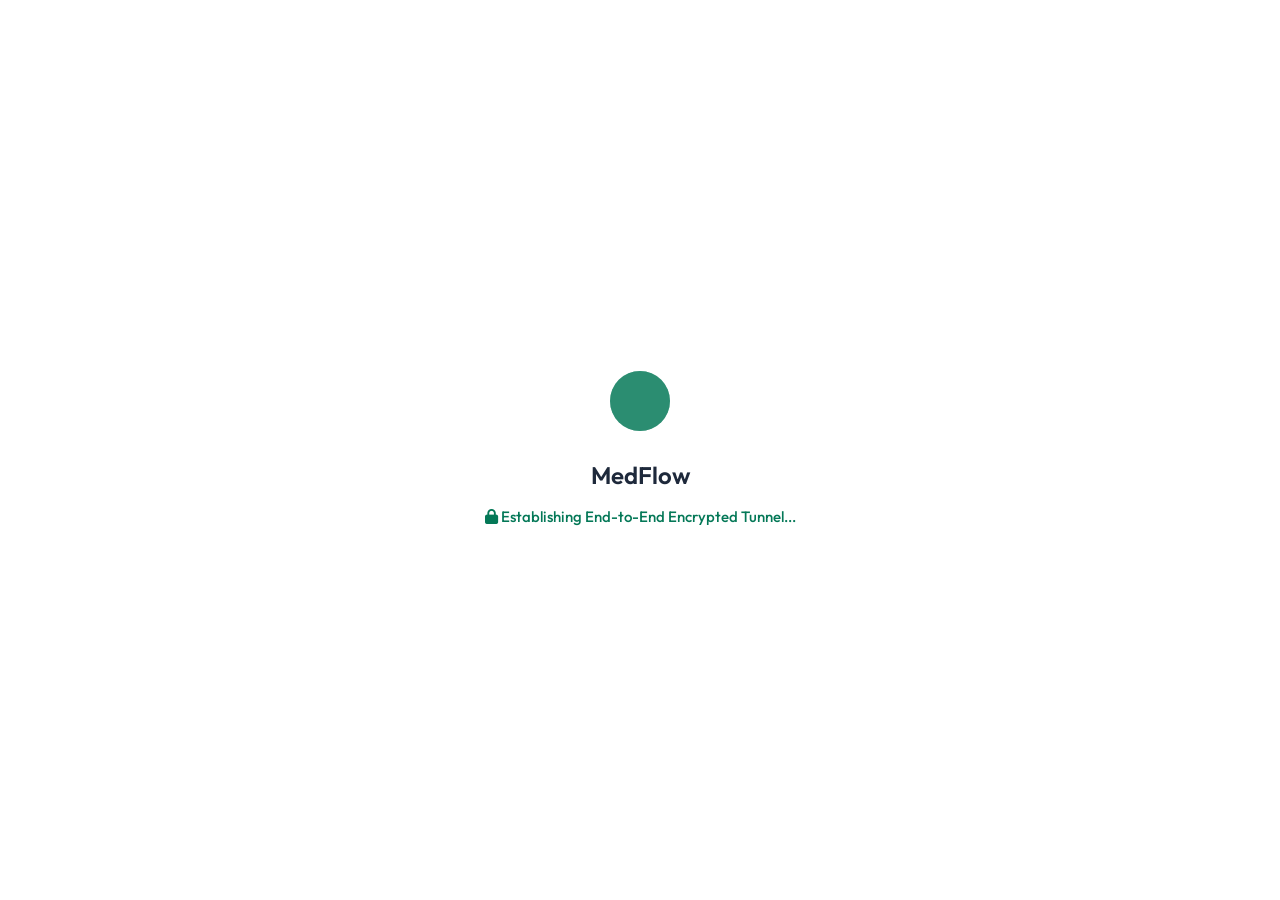
==== commit 93e61aa9: "chore: rebrand project from TetherX to MedFlow in UI" ====
--- a/index.html
+++ b/index.html
@@ -4,7 +4,7 @@
 <head>
     <meta charset="UTF-8">
     <meta name="viewport" content="width=device-width, initial-scale=1.0">
-    <title>TetherX Health - Secure Patient Portal</title>
+    <title>MedFlow - Secure Patient Portal</title>
     <link rel="stylesheet" href="style.css">
     <link href="https://fonts.googleapis.com/css2?family=Outfit:wght@300;400;500;600;700&display=swap" rel="stylesheet">
     <link rel="stylesheet" href="https://cdnjs.cloudflare.com/ajax/libs/font-awesome/6.4.0/css/all.min.css">
@@ -17,7 +17,7 @@
             <div class="double-bounce1"></div>
             <div class="double-bounce2"></div>
         </div>
-        <h2>TetherX <span>Health</span></h2>
+        <h2>MedFlow</h2>
         <p class="secure-text"><i class="fa-solid fa-lock"></i> Establishing End-to-End Encrypted Tunnel...</p>
     </div>
 
@@ -28,7 +28,7 @@
         <!-- Header -->
         <header class="fade-in">
             <div class="logo">
-                <i class="fa-solid fa-notes-medical"></i> TetherX <span>Health</span>
+                <i class="fa-solid fa-notes-medical"></i> MedFlow
             </div>
             <div id="user-controls" class="hidden slide-in-right flex-center">
                 <div class="trust-badge mr-2"><i class="fa-solid fa-shield-halved"></i> HIPAA Compliant</div>
